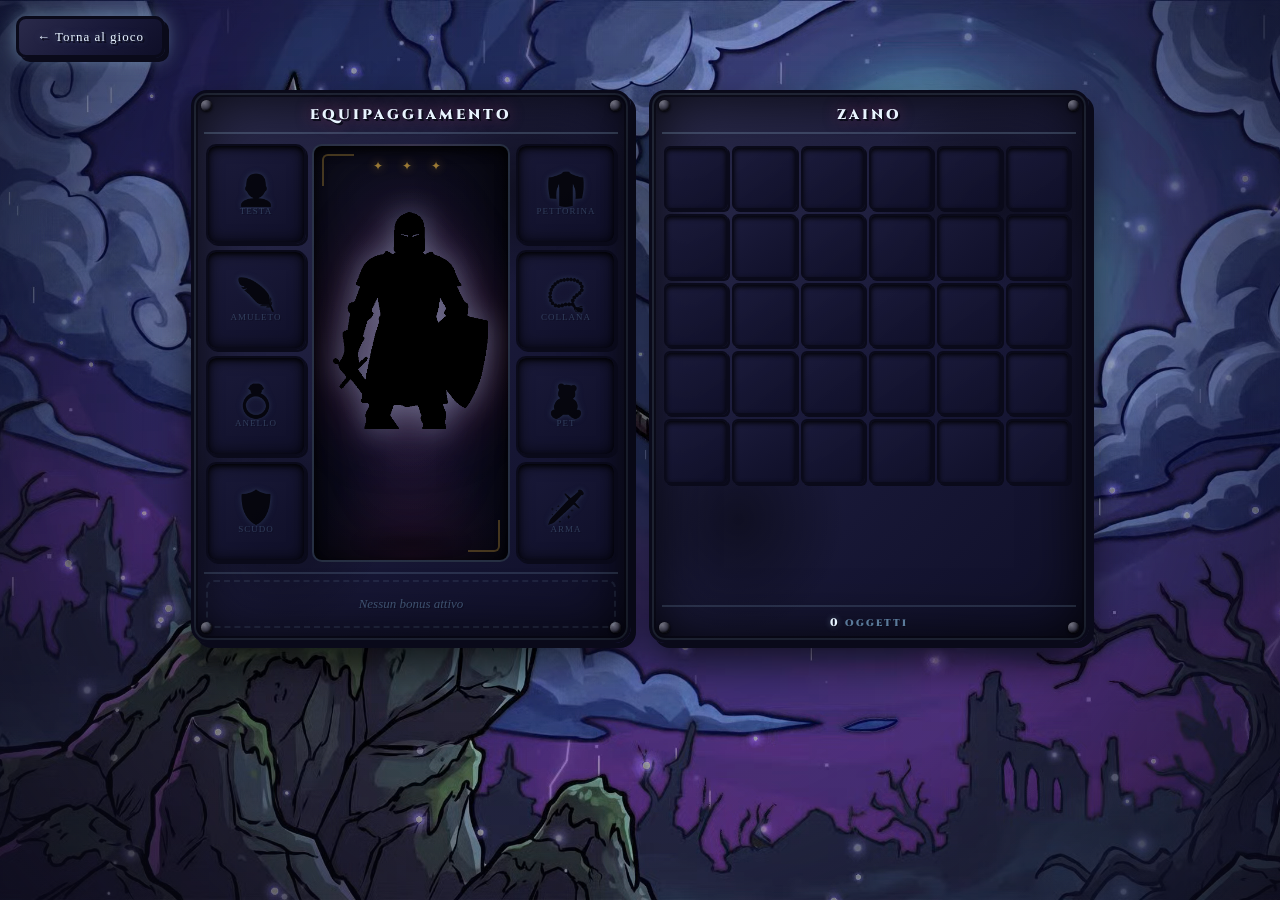
==== equip.html @ 87726359 "update" ====
<!DOCTYPE html>
<html lang="it">
<head>
<meta charset="UTF-8">
<meta name="viewport" content="width=device-width, initial-scale=1.0">
<title>Equipaggiamento - Deckbuilder</title>
<link rel="preconnect" href="https://fonts.googleapis.com">
<link rel="preconnect" href="https://fonts.gstatic.com" crossorigin>
<link href="https://fonts.googleapis.com/css2?family=IM+Fell+English+SC&family=IM+Fell+English:ital@0;1&family=Kalam:wght@400;700&family=Cinzel:wght@600;900&display=swap" rel="stylesheet">
<style>
:root {
    --ink: #0a0a1a;
    --ink-deep: #05050f;
    --moon: #c8e0f0;
    --moon-bright: #e8f4ff;
    --moon-shadow: #5a7a9a;
    --magenta: #d84080;
    --gold: #d8a840;
    --gold-light: #f0c870;
    --rarity-common: #8a9bb5;
    --rarity-rare: #5db9ff;
    --rarity-epic: #d070e0;
    --rarity-legendary: #f0a840;
}
* { box-sizing: border-box; margin: 0; padding: 0; }
html, body { height: 100%; margin: 0; overflow: hidden; }
body {
    font-family: 'IM Fell English', serif;
    color: var(--moon-bright);
    background: radial-gradient(ellipse at 50% 50%, #2a2a5a 0%, #1a1a3a 40%, #0a0a1a 100%);
    padding: 20px;
    overflow-y: auto;
    position: relative;
}
.bg-loop {
    position: fixed; inset: 0;
    width: 100%; height: 100%;
    object-fit: cover; z-index: 0; pointer-events: none;
}
body::before {
    content: '';
    position: fixed; inset: 0;
    background: radial-gradient(circle at 50% 45%, rgba(10,10,26,0) 0%, rgba(10,10,26,0.15) 55%, rgba(10,10,26,0.75) 100%);
    z-index: 1; pointer-events: none;
}
.top-bar {
    position: fixed; top: 16px; left: 16px;
    z-index: 200;
    transition: filter 0.9s cubic-bezier(0.25, 0.8, 0.25, 1);
}
.back-btn {
    font-family: 'IM Fell English SC', serif; font-size: 13px; letter-spacing: 1px;
    color: var(--moon-bright);
    background: linear-gradient(135deg, #2a2a4a 0%, #1a1a3a 50%, #0f0f28 100%);
    border: 3px solid var(--ink); cursor: pointer;
    box-shadow: 4px 4px 0 var(--ink), 0 0 20px rgba(168, 213, 240, 0.5);
    padding: 10px 18px; border-radius: 10px;
    transition: all 0.25s cubic-bezier(0.25, 1, 0.5, 1);
    text-shadow: 2px 2px 0 var(--ink), 0 0 8px rgba(168,213,240,0.4);
}
.back-btn:hover {
    transform: translateY(-3px) scale(1.05);
    box-shadow: 5px 5px 0 var(--ink), 0 15px 28px rgba(0,0,0,0.6), 0 0 22px rgba(168,213,240,0.4);
}
.dim-overlay {
    position: fixed; inset: 0;
    background: rgba(0, 0, 0, 0.85);
    z-index: 50; pointer-events: none; opacity: 0;
    transition: opacity 0.9s cubic-bezier(0.25, 0.8, 0.25, 1);
}
body.stat-highlight .dim-overlay { opacity: 1; transition: opacity 0.35s ease; }
body.stat-highlight .top-bar { filter: brightness(0.3) saturate(0.5); transition: filter 0.35s ease; }
.dual-panels {
    display: flex; gap: 28px;
    justify-content: center; align-items: stretch;
    padding-top: 80px; padding-bottom: 40px;
    min-height: 100vh;
    position: relative; z-index: 2;
    flex-wrap: wrap;
    transition: z-index 0s;
}
body.stat-highlight .dual-panels { z-index: 60; }
.panel {
    position: relative;
    background:
        radial-gradient(ellipse 40% 25% at 78% 18%, rgba(0,0,0,0.5), transparent 70%),
        radial-gradient(ellipse 35% 30% at 20% 78%, rgba(0,0,0,0.4), transparent 70%),
        linear-gradient(135deg, #2a2a4a 0%, #1a1a3a 50%, #0f0f28 100%);
    border-radius: 16px;
    border: 3px solid var(--ink);
    box-shadow:
        5px 5px 0 var(--ink),
        0 20px 40px rgba(0,0,0,0.7),
        inset 0 0 0 2px rgba(168, 213, 240, 0.12),
        inset 0 0 0 4px rgba(5, 5, 15, 0.6),
        inset 0 0 60px rgba(0, 0, 0, 0.9);
    padding: 16px;
    display: flex; flex-direction: column; gap: 14px;
    transition:
        filter 0.9s cubic-bezier(0.25, 0.8, 0.25, 1),
        background 0.9s cubic-bezier(0.25, 0.8, 0.25, 1),
        border-color 0.9s cubic-bezier(0.25, 0.8, 0.25, 1),
        box-shadow 0.9s cubic-bezier(0.25, 0.8, 0.25, 1);
}
.panel.equipment { width: 520px; }
.panel.bag { width: 520px; }
body.stat-highlight .panel.equipment {
    background: linear-gradient(135deg, #05050f 0%, #0a0a1a 50%, #05050f 100%);
    border-color: #05050f;
    transition:
        filter 0.35s ease, background 0.35s ease,
        border-color 0.35s ease, box-shadow 0.35s ease;
}
body.stat-highlight .panel.bag {
    filter: brightness(0.12) saturate(0.4);
    transition: filter 0.35s ease;
}
.panel .corner {
    position: absolute; width: 11px; height: 11px; border-radius: 50%;
    background: radial-gradient(circle at 35% 30%, #6a6a7a 0%, #2a2a3a 60%, #0a0a15 100%);
    box-shadow:
        inset -1px -1px 2px rgba(0,0,0,0.8),
        inset 1px 1px 2px rgba(255,255,255,0.18),
        0 1px 3px rgba(0,0,0,0.9);
    z-index: 5; pointer-events: none;
    transition: filter 0.9s cubic-bezier(0.25, 0.8, 0.25, 1);
}
.panel .corner.tl { top: 7px; left: 7px; }
.panel .corner.tr { top: 7px; right: 7px; }
.panel .corner.bl { bottom: 7px; left: 7px; }
.panel .corner.br { bottom: 7px; right: 7px; }
body.stat-highlight .panel.equipment > .corner { filter: brightness(0.15); transition: filter 0.35s ease; }
.panel-header {
    font-family: 'Cinzel', serif; font-size: 17px; font-weight: 900;
    letter-spacing: 5px; text-transform: uppercase;
    color: var(--moon-bright); text-align: center;
    padding: 4px 0 12px;
    border-bottom: 2px solid rgba(168,213,240,0.2);
    text-shadow: 2px 2px 0 var(--ink), 1px 1px 0 var(--ink), 0 0 15px rgba(216,64,128,0.5);
    position: relative; flex-shrink: 0;
    transition: filter 0.9s cubic-bezier(0.25, 0.8, 0.25, 1), border-bottom-color 0.9s cubic-bezier(0.25, 0.8, 0.25, 1);
}
body.stat-highlight .panel.equipment .panel-header {
    filter: brightness(0.15);
    border-bottom-color: rgba(50, 60, 80, 0.2);
    transition: filter 0.35s ease, border-bottom-color 0.35s ease;
}
.equip-layout {
    display: grid;
    grid-template-columns: 130px 1fr 130px;
    grid-template-rows: repeat(4, 130px);
    gap: 10px;
    flex-shrink: 0;
    overflow: hidden;
    padding: 2px;
}
.slot {
    position: relative;
    border: 2px solid var(--ink);
    border-radius: 10px;
    background: linear-gradient(145deg, rgba(26,26,58,0.85), rgba(15,15,40,0.95));
    box-shadow: 2px 2px 0 var(--ink), inset 0 2px 5px rgba(0,0,0,0.9), inset 0 0 15px rgba(0,0,0,0.7);
    display: flex; flex-direction: column;
    align-items: center; justify-content: center;
    cursor: pointer; overflow: hidden;
    padding: 4px; gap: 2px;
    transition:
        background 0.25s ease, border-color 0.25s ease, box-shadow 0.25s ease,
        transform 0.3s ease,
        filter 0.9s cubic-bezier(0.25, 0.8, 0.25, 1),
        opacity 0.9s cubic-bezier(0.25, 0.8, 0.25, 1);
}
body.stat-highlight .slot {
    transition:
        background 0.25s ease, border-color 0.25s ease, box-shadow 0.25s ease,
        transform 0.3s ease, filter 0.35s ease, opacity 0.35s ease;
}
.slot:hover {
    border-color: var(--moon);
    background: linear-gradient(145deg, rgba(42,42,74,0.9), rgba(26,26,58,0.95));
}
.slot.filled {
    border-color: var(--rarity, var(--moon));
    background:
        radial-gradient(ellipse 60% 40% at 50% 50%, var(--rarity-glow, rgba(122,216,255,0.15)), transparent 70%),
        linear-gradient(145deg, rgba(42,42,74,0.85), rgba(15,15,40,0.95));
    box-shadow: 2px 2px 0 var(--ink), inset 0 2px 5px rgba(0,0,0,0.7), 0 0 12px var(--rarity-glow, rgba(168,213,240,0.3));
}
.slot.filled.rarity-leggendario { animation: legendary-glow 2.5s ease-in-out infinite; }
@keyframes legendary-glow {
    0%, 100% { box-shadow: 2px 2px 0 var(--ink), 0 0 12px rgba(240,168,64,0.5); }
    50% { box-shadow: 2px 2px 0 var(--ink), 0 0 25px rgba(240,168,64,0.9); }
}
body.stat-highlight .panel.equipment .slot:not(.bonus-source) { filter: brightness(0.12) saturate(0.3); }
body.stat-highlight .slot.bonus-source {
    z-index: 30;
    filter: brightness(1.05) saturate(1.05) !important;
    transform: scale(1.03);
    border-color: var(--rarity, var(--moon-bright));
    box-shadow:
        2px 2px 0 var(--ink),
        0 0 10px var(--rarity-glow, rgba(232, 244, 255, 0.5)),
        inset 0 0 15px rgba(255, 255, 255, 0.08) !important;
    animation: none !important;
}
body.stat-highlight .slot.bonus-source .slot-icon {
    filter: drop-shadow(2px 2px 0 var(--ink)) drop-shadow(0 0 8px var(--rarity-glow, rgba(232, 244, 255, 0.7)));
    transform: scale(1.05); opacity: 1;
}
.slot-icon {
    font-size: 44px; line-height: 1;
    filter:
        grayscale(1) brightness(0.12) contrast(1.8)
        sepia(0.6) hue-rotate(180deg) saturate(0.5)
        drop-shadow(0 0 2px rgba(90, 122, 154, 0.35))
        drop-shadow(0 0 5px rgba(90, 122, 154, 0.15));
    opacity: 0.7;
    transition:
        filter 0.9s cubic-bezier(0.25, 0.8, 0.25, 1),
        transform 0.4s ease,
        opacity 0.9s cubic-bezier(0.25, 0.8, 0.25, 1);
}
body.stat-highlight .slot-icon { transition: filter 0.35s ease, transform 0.4s ease, opacity 0.35s ease; }
.slot.filled .slot-icon {
    filter: drop-shadow(2px 2px 0 var(--ink)) drop-shadow(0 0 12px var(--rarity-glow));
    opacity: 1; text-shadow: 2px 2px 0 var(--ink);
}
.slot-label {
    font-family: 'IM Fell English SC', serif; font-size: 9px;
    letter-spacing: 1px; text-transform: uppercase;
    color: var(--moon-shadow); text-shadow: 1px 1px 0 var(--ink);
    text-align: center; line-height: 1; pointer-events: none;
    white-space: nowrap; opacity: 0.4;
}
.slot.filled .slot-label { display: none; }
.slot-item-name {
    position: absolute; bottom: 3px; left: 3px; right: 3px;
    text-align: center; font-family: 'Kalam', cursive;
    font-size: 9px; font-weight: 700; color: var(--moon-bright);
    text-shadow: 1px 1px 0 var(--ink);
    pointer-events: none;
    white-space: nowrap; overflow: hidden; text-overflow: ellipsis;
    display: none;
}
.slot.filled .slot-item-name { display: block; }
.silhouette-area {
    grid-column: 2; grid-row: 1 / 5;
    position: relative;
    display: flex; align-items: center; justify-content: center;
    border: 2px solid rgba(168,213,240,0.18);
    border-radius: 10px;
    background:
        radial-gradient(ellipse 60% 50% at 50% 45%, rgba(122,216,255,0.08), transparent 70%),
        radial-gradient(ellipse 70% 40% at 50% 100%, rgba(216,64,128,0.1), transparent 70%),
        linear-gradient(180deg, rgba(5,5,15,0.6), rgba(10,10,26,0.9));
    box-shadow: inset 0 4px 12px rgba(0,0,0,0.9), inset 0 0 60px rgba(0,0,0,0.8);
    overflow: hidden;
    transition: filter 0.9s cubic-bezier(0.25, 0.8, 0.25, 1), border-color 0.9s cubic-bezier(0.25, 0.8, 0.25, 1);
}
body.stat-highlight .panel.equipment .silhouette-area {
    filter: brightness(0.12);
    border-color: rgba(50, 60, 80, 0.15);
    transition: filter 0.35s ease, border-color 0.35s ease;
}
#avatar-canvas {
    display: block;
    min-width: 0; min-height: 0;
    max-width: 80%; max-height: 92%;
    width: auto; height: auto;
    position: relative; z-index: 2;
    filter:
        drop-shadow(0 0 15px rgba(168, 213, 240, 0.4))
        drop-shadow(0 0 30px rgba(216, 64, 128, 0.25));
    animation: avatar-breathe 5s ease-in-out infinite;
}
@keyframes avatar-breathe {
    0%, 100% { transform: translateY(0) scale(1); }
    50% { transform: translateY(-2px) scale(1.008); }
}
.avatar-aura {
    position: absolute; inset: 8%;
    border-radius: 50%;
    background: radial-gradient(ellipse at 50% 55%,
        rgba(168, 213, 240, 0.18) 0%,
        rgba(122, 74, 170, 0.12) 30%,
        transparent 65%);
    filter: blur(20px); z-index: 1;
    pointer-events: none;
    animation: aura-pulse-slow 6s ease-in-out infinite;
}
@keyframes aura-pulse-slow {
    0%, 100% { opacity: 0.7; transform: scale(1); }
    50% { opacity: 1; transform: scale(1.06); }
}
.avatar-shadow {
    position: absolute; bottom: 12px; left: 50%;
    transform: translateX(-50%);
    width: 60%; height: 10px;
    background: radial-gradient(ellipse at 50% 50%, rgba(0, 0, 0, 0.7) 0%, transparent 70%);
    filter: blur(6px); z-index: 1;
    pointer-events: none;
}
.silhouette-area::before, .silhouette-area::after {
    content: '';
    position: absolute;
    width: 30px; height: 30px;
    border: 2px solid var(--gold);
    opacity: 0.3; pointer-events: none; z-index: 3;
}
.silhouette-area::before {
    top: 8px; left: 8px;
    border-right: none; border-bottom: none;
    border-top-left-radius: 6px;
}
.silhouette-area::after {
    bottom: 8px; right: 8px;
    border-left: none; border-top: none;
    border-bottom-right-radius: 6px;
}
.avatar-rune {
    position: absolute; top: 12px; left: 50%;
    transform: translateX(-50%);
    font-family: 'Cinzel', serif; font-size: 12px;
    color: var(--gold);
    text-shadow: 0 0 10px rgba(216, 168, 64, 0.8), 0 0 20px rgba(216, 168, 64, 0.4);
    letter-spacing: 8px; z-index: 3; opacity: 0.7;
    pointer-events: none;
}
.slot[data-slot="head"]     { grid-column: 1; grid-row: 1; }
.slot[data-slot="amulet"]   { grid-column: 1; grid-row: 2; }
.slot[data-slot="ring"]     { grid-column: 1; grid-row: 3; }
.slot[data-slot="shield"]   { grid-column: 1; grid-row: 4; }
.slot[data-slot="chest"]    { grid-column: 3; grid-row: 1; }
.slot[data-slot="necklace"] { grid-column: 3; grid-row: 2; }
.slot[data-slot="pet"]      { grid-column: 3; grid-row: 3; }
.slot[data-slot="weapon"]   { grid-column: 3; grid-row: 4; }
.bag-wrapper {
    flex: 1 1 auto; min-height: 0;
    overflow-y: auto; overflow-x: hidden;
    padding: 4px 6px 4px 2px;
}
.bag-wrapper::-webkit-scrollbar { width: 10px; }
.bag-wrapper::-webkit-scrollbar-track {
    background: rgba(5, 5, 15, 0.6);
    border-radius: 5px;
    border: 1px solid rgba(168,213,240,0.1);
}
.bag-wrapper::-webkit-scrollbar-thumb {
    background: linear-gradient(180deg, rgba(168,213,240,0.4), rgba(90,122,154,0.6));
    border-radius: 5px;
    border: 1px solid var(--ink);
    box-shadow: inset 0 0 4px rgba(0,0,0,0.5);
}
.bag-grid {
    display: grid;
    grid-template-columns: repeat(6, 1fr);
    gap: 6px;
}
.bag-slot {
    position: relative; aspect-ratio: 1;
    border: 2px solid var(--ink);
    border-radius: 6px;
    background: linear-gradient(145deg, rgba(26,26,58,0.85), rgba(15,15,40,0.95));
    box-shadow: 2px 2px 0 var(--ink), inset 0 2px 5px rgba(0,0,0,0.9);
    display: flex; align-items: center; justify-content: center;
    cursor: pointer; transition: all 0.2s ease;
    font-size: 26px; color: var(--moon-shadow);
    text-shadow: 2px 2px 0 var(--ink);
}
.bag-slot:hover { border-color: var(--moon); transform: translateY(-2px); }
.bag-slot.filled {
    border-color: var(--rarity, var(--moon));
    background:
        radial-gradient(ellipse 60% 40% at 50% 50%, var(--rarity-glow, rgba(122,216,255,0.15)), transparent 70%),
        linear-gradient(145deg, rgba(42,42,74,0.85), rgba(15,15,40,0.95));
    color: var(--moon-bright);
    text-shadow: 2px 2px 0 var(--ink), 0 0 10px var(--rarity-glow);
    box-shadow: 2px 2px 0 var(--ink), inset 0 2px 5px rgba(0,0,0,0.7), 0 0 10px var(--rarity-glow);
}
.bag-slot.filled.rarity-leggendario { animation: legendary-glow-bag 2.5s ease-in-out infinite; }
@keyframes legendary-glow-bag {
    0%, 100% { box-shadow: 2px 2px 0 var(--ink), 0 0 10px rgba(240,168,64,0.5); }
    50% { box-shadow: 2px 2px 0 var(--ink), 0 0 20px rgba(240,168,64,0.9); }
}
.bag-counter {
    font-family: 'Cinzel', serif; font-size: 11px; font-weight: 900;
    letter-spacing: 2px; color: var(--moon-shadow);
    text-align: center; text-shadow: 1px 1px 0 var(--ink);
    padding-top: 8px;
    border-top: 2px solid rgba(168,213,240,0.15);
    flex-shrink: 0;
}
.bag-counter .value {
    color: var(--moon-bright);
    text-shadow: 1px 1px 0 var(--ink), 0 0 6px rgba(168,213,240,0.4);
}
.stats-summary {
    display: flex; flex-direction: column; gap: 6px;
    padding: 12px 4px 4px;
    border-top: 2px solid rgba(168,213,240,0.15);
    flex-shrink: 0; position: relative; z-index: 10;
    transition: border-top-color 0.9s cubic-bezier(0.25, 0.8, 0.25, 1);
}
body.stat-highlight .panel.equipment .stats-summary {
    border-top-color: rgba(50, 60, 80, 0.2);
    transition: border-top-color 0.35s ease;
}
.stat-row {
    display: flex; align-items: center; gap: 14px;
    padding: 8px 14px;
    border: 2px solid var(--ink); border-radius: 8px;
    background:
        radial-gradient(ellipse 80% 100% at 0% 50%, rgba(122, 216, 255, 0.04), transparent 70%),
        linear-gradient(90deg, rgba(5, 5, 15, 0.7), rgba(15, 15, 40, 0.5));
    cursor: help; position: relative;
    transition:
        border-color 0.25s ease, background 0.25s ease, box-shadow 0.25s ease,
        transform 0.25s ease,
        filter 0.9s cubic-bezier(0.25, 0.8, 0.25, 1);
}
body.stat-highlight .panel.equipment .stat-row {
    transition:
        border-color 0.25s ease, background 0.25s ease, box-shadow 0.25s ease,
        transform 0.25s ease, filter 0.35s ease;
}
body.stat-highlight .panel.equipment .stat-row:not(:hover) { filter: brightness(0.15) saturate(0.3); }
.stat-row:hover {
    z-index: 40;
    border-color: var(--moon);
    background:
        radial-gradient(ellipse 80% 100% at 0% 50%, rgba(122, 216, 255, 0.12), transparent 70%),
        linear-gradient(90deg, rgba(26, 26, 58, 0.95), rgba(15, 15, 40, 0.85));
    box-shadow: 0 0 15px rgba(168, 213, 240, 0.4), inset 0 1px 0 rgba(168, 213, 240, 0.2);
    transform: translateX(3px); filter: brightness(1) !important;
}
.stat-row .stat-icon { font-size: 22px; line-height: 1; flex-shrink: 0; filter: drop-shadow(0 0 6px rgba(168, 213, 240, 0.4)); }
.stat-row .stat-value {
    font-family: 'Cinzel', serif; font-size: 17px; font-weight: 900;
    color: var(--moon-bright); min-width: 42px; text-align: right;
    text-shadow: 1px 1px 0 var(--ink), 0 0 10px rgba(168, 213, 240, 0.6);
    flex-shrink: 0;
}
.stat-row .stat-label {
    font-family: 'Kalam', cursive; font-size: 13.5px; line-height: 1.3;
    color: var(--moon); text-shadow: 1px 1px 0 var(--ink); flex: 1;
}
.stat-row .stat-label b {
    color: var(--moon-bright); font-weight: 700;
    text-shadow: 1px 1px 0 var(--ink), 0 0 6px rgba(168, 213, 240, 0.5);
}
.stat-empty {
    font-family: 'IM Fell English', serif; font-style: italic; font-size: 13px;
    color: var(--moon-shadow); text-align: center;
    padding: 14px 20px; text-shadow: 1px 1px 0 var(--ink);
    opacity: 0.6;
    border: 2px dashed rgba(168, 213, 240, 0.15);
    border-radius: 8px;
}
.modal-overlay {
    position: fixed; inset: 0;
    background: rgba(0, 0, 0, 0.92);
    backdrop-filter: blur(12px);
    display: flex; justify-content: center; align-items: center;
    z-index: 1000; opacity: 0; pointer-events: none;
    transition: opacity 0.4s ease; padding: 20px;
    overflow: hidden;
}
.modal-overlay.active { opacity: 1; pointer-events: auto; }
.drop-stage {
    position: relative;
    display: flex; flex-direction: column;
    align-items: center; justify-content: center;
    width: 100%; max-width: 700px;
    min-height: 100vh; padding: 40px 20px;
}
.drop-title {
    font-family: 'Cinzel', serif; font-size: 34px; font-weight: 900;
    letter-spacing: 8px; text-transform: uppercase;
    color: var(--gold-light);
    text-shadow: 3px 3px 0 var(--ink), 1px 1px 0 var(--ink),
        0 0 25px rgba(216,168,64,0.9), 0 0 50px rgba(216,168,64,0.5);
    margin-bottom: 12px;
    animation: title-glow 2.5s ease-in-out infinite;
    position: relative; z-index: 3;
}
@keyframes title-glow {
    0%, 100% { text-shadow: 3px 3px 0 var(--ink), 1px 1px 0 var(--ink), 0 0 25px rgba(216,168,64,0.9), 0 0 50px rgba(216,168,64,0.5); }
    50% { text-shadow: 3px 3px 0 var(--ink), 1px 1px 0 var(--ink), 0 0 40px rgba(216,168,64,1), 0 0 80px rgba(216,168,64,0.8); }
}
.drop-subtitle {
    font-family: 'IM Fell English', serif; font-style: italic; font-size: 16px;
    color: var(--moon-shadow); text-shadow: 1px 1px 0 var(--ink);
    margin-bottom: 40px; position: relative; z-index: 3;
}
.drop-emoji-wrap {
    position: relative;
    display: flex; align-items: center; justify-content: center;
    width: 280px; height: 280px; margin-bottom: 32px;
    z-index: 3;
}
.drop-emoji-wrap::before {
    content: '';
    position: absolute; inset: 0; border-radius: 50%;
    background: radial-gradient(circle at 50% 50%, var(--rarity-glow) 0%, transparent 65%);
    filter: blur(20px);
    animation: aura-pulse 3s ease-in-out infinite;
    z-index: 1;
}
@keyframes aura-pulse {
    0%, 100% { transform: scale(1); opacity: 0.7; }
    50% { transform: scale(1.15); opacity: 1; }
}
.drop-emoji-wrap::after {
    content: '';
    position: absolute; inset: 15px; border-radius: 50%;
    border: 2px solid var(--rarity, var(--moon));
    opacity: 0.4;
    animation: ring-spin 12s linear infinite;
    box-shadow: inset 0 0 30px var(--rarity-glow), 0 0 30px var(--rarity-glow);
    z-index: 1;
}
@keyframes ring-spin {
    0% { transform: rotate(0deg) scale(1); opacity: 0.3; }
    50% { transform: rotate(180deg) scale(1.05); opacity: 0.6; }
    100% { transform: rotate(360deg) scale(1); opacity: 0.3; }
}
.drop-emoji {
    font-size: 200px; line-height: 1;
    position: relative; z-index: 2;
    filter: drop-shadow(0 0 30px var(--rarity-glow)) drop-shadow(0 0 60px var(--rarity-glow));
    animation: item-drop 1.2s cubic-bezier(0.34, 1.56, 0.64, 1) forwards;
    transform-origin: center bottom;
}
@keyframes item-drop {
    0% { transform: translateY(-120vh) scale(0.4) rotate(-25deg); opacity: 0; }
    30% { transform: translateY(-20px) scale(1) rotate(8deg); opacity: 1; }
    45% { transform: translateY(0) scale(1.15) rotate(-5deg); }
    55% { transform: translateY(-30px) scale(1.05) rotate(3deg); }
    70% { transform: translateY(0) scale(1) rotate(-2deg); }
    80% { transform: translateY(-8px) scale(1.02) rotate(1deg); }
    100% { transform: translateY(0) scale(1) rotate(0deg); opacity: 1; }
}
.drop-impact {
    position: absolute; width: 0; height: 0; border-radius: 50%;
    border: 4px solid var(--rarity, var(--moon));
    top: 50%; left: 50%;
    transform: translate(-50%, -50%);
    pointer-events: none; z-index: 2; opacity: 0;
    animation: impact-wave 1.2s ease-out 0.35s forwards;
}
@keyframes impact-wave {
    0% { width: 0; height: 0; opacity: 0.9; border-width: 6px; }
    100% { width: 500px; height: 500px; opacity: 0; border-width: 1px; }
}
.drop-particles { position: absolute; inset: 0; pointer-events: none; z-index: 2; }
.drop-particle {
    position: absolute; top: 50%; left: 50%;
    width: 8px; height: 8px; border-radius: 50%;
    background: var(--rarity, var(--moon));
    box-shadow: 0 0 12px var(--rarity-glow);
    opacity: 0;
    animation: particle-fly 1.2s ease-out 0.35s forwards;
}
@keyframes particle-fly {
    0% { opacity: 1; transform: translate(-50%, -50%) scale(1); }
    100% { opacity: 0; transform: translate(calc(-50% + var(--px, 0px)), calc(-50% + var(--py, 0px))) scale(0.2); }
}
.drop-info {
    display: flex; flex-direction: column; align-items: center; gap: 12px;
    z-index: 3; opacity: 0;
    animation: info-appear 0.6s ease-out 0.7s forwards;
}
@keyframes info-appear {
    from { opacity: 0; transform: translateY(20px); }
    to { opacity: 1; transform: translateY(0); }
}
.drop-rarity-badge {
    font-family: 'Cinzel', serif; font-size: 13px; font-weight: 900;
    letter-spacing: 4px; text-transform: uppercase;
    color: var(--rarity, var(--moon-bright));
    text-shadow: 1px 1px 0 var(--ink), 0 0 15px var(--rarity-glow), 0 0 30px var(--rarity-glow);
    padding: 6px 18px;
    border: 2px solid var(--rarity, var(--moon));
    border-radius: 6px;
    background: rgba(10, 10, 26, 0.6);
    box-shadow: 0 0 20px var(--rarity-glow), inset 0 0 15px rgba(0, 0, 0, 0.5);
}
.drop-name {
    font-family: 'IM Fell English SC', serif; font-size: 32px;
    letter-spacing: 1px; color: var(--moon-bright);
    text-align: center;
    text-shadow: 3px 3px 0 var(--ink), 1px 1px 0 var(--ink), 0 0 20px var(--rarity-glow);
    line-height: 1.15; margin-top: 4px;
}
.drop-slot-type {
    font-family: 'Kalam', cursive; font-size: 14px; font-weight: 700;
    letter-spacing: 3px; text-transform: uppercase;
    color: var(--moon-shadow); text-shadow: 1px 1px 0 var(--ink);
    opacity: 0.8;
}
.drop-effect {
    font-family: 'Kalam', cursive; font-size: 17px; line-height: 1.5;
    color: var(--moon); text-align: center;
    margin-top: 18px; padding: 14px 28px;
    border: 2px solid var(--ink); border-radius: 10px;
    background:
        radial-gradient(ellipse 60% 40% at 50% 50%, var(--rarity-glow), transparent 70%),
        linear-gradient(180deg, rgba(20, 20, 45, 0.85), rgba(10, 10, 26, 0.95));
    box-shadow: inset 0 1px 2px rgba(0, 0, 0, 0.6), inset 0 0 25px rgba(0, 0, 0, 0.7), 0 0 15px var(--rarity-glow);
    text-shadow: 1px 1px 0 var(--ink);
    max-width: 480px;
}
.drop-effect b {
    color: var(--rarity, var(--moon-bright)); font-weight: 700;
    text-shadow: 1px 1px 0 var(--ink), 0 0 10px var(--rarity-glow);
}
.drop-collect-btn {
    font-family: 'Cinzel', serif; font-size: 16px; font-weight: 900;
    letter-spacing: 5px; text-transform: uppercase;
    color: var(--gold-light);
    padding: 16px 48px; border-radius: 12px;
    border: 3px solid var(--ink); cursor: pointer;
    margin-top: 32px;
    background:
        radial-gradient(ellipse 60% 40% at 50% 50%, rgba(216, 168, 64, 0.15), transparent 70%),
        linear-gradient(135deg, rgba(42, 42, 74, 0.95), rgba(26, 26, 58, 0.95));
    box-shadow: 5px 5px 0 var(--ink), 0 15px 28px rgba(0, 0, 0, 0.6), 0 0 25px rgba(216, 168, 64, 0.5), inset 0 0 20px rgba(216, 168, 64, 0.1);
    text-shadow: 2px 2px 0 var(--ink), 0 0 15px rgba(216, 168, 64, 0.8);
    transition: all 0.25s cubic-bezier(0.25, 1, 0.5, 1);
    opacity: 0;
    animation: info-appear 0.6s ease-out 1s forwards;
    z-index: 3;
}
.drop-collect-btn:hover {
    transform: translateY(-3px) scale(1.05);
    box-shadow: 6px 6px 0 var(--ink), 0 20px 35px rgba(0, 0, 0, 0.7), 0 0 40px rgba(216, 168, 64, 0.8), inset 0 0 25px rgba(216, 168, 64, 0.2);
    color: #fff;
}
.toast {
    position: fixed; top: 80px; left: 50%;
    transform: translateX(-50%) translateY(-20px);
    z-index: 2000;
    font-family: 'Cinzel', serif; font-size: 13px; font-weight: 900;
    letter-spacing: 2px; text-transform: uppercase;
    color: var(--gold-light);
    padding: 10px 22px; border: 3px solid var(--ink); border-radius: 12px;
    background: linear-gradient(145deg, rgba(26,26,58,0.96), rgba(10,10,26,0.97));
    box-shadow: 5px 5px 0 var(--ink), 0 0 30px rgba(216,168,64,0.5);
    text-shadow: 2px 2px 0 var(--ink), 0 0 12px rgba(216,168,64,0.7);
    opacity: 0; pointer-events: none;
    transition: all 0.4s cubic-bezier(0.34, 1.56, 0.64, 1);
}
.toast.visible { opacity: 1; transform: translateX(-50%) translateY(0); }
        /* RESPONSIVE_EQUIP_START */
        @media (max-height: 1200px) {
            .dual-panels {
                padding-top: 70px;
                padding-bottom: 15px;
                gap: 18px;
                min-height: auto;
            }
            .panel { padding: 10px; gap: 8px; }
            .panel.equipment, .panel.bag { width: 440px; }
            .equip-layout {
                grid-template-rows: repeat(4, 100px);
                grid-template-columns: 100px 1fr 100px;
                gap: 6px;
            }
            .slot-icon { font-size: 32px; }
            .slot-item-name { font-size: 8px; bottom: 2px; }
            .stats-summary { gap: 3px; padding: 6px 2px 2px; }
            .stat-row { padding: 5px 8px; gap: 8px; }
            .stat-row .stat-icon { font-size: 16px; }
            .stat-row .stat-value { font-size: 14px; min-width: 30px; }
            .stat-row .stat-label { font-size: 11px; }
            .bag-grid { grid-template-columns: repeat(6, 1fr); gap: 4px; }
            .bag-slot { font-size: 20px; }
            .panel-header { font-size: 14px; padding: 2px 0 8px; letter-spacing: 3px; }
        }
        /* RESPONSIVE_EQUIP_END */
        /* ==+ B2_EQUIP_FIX2_START +== */
        /* Il wrapper HTML orfano viene neutralizzato */
        .stats-summary-wrapper { display: contents; }
        /* La vecchia freccia HTML fuori posto viene nascosta */
        .scroll-hint-down { display: none !important; }
        /* Il panel non cresce mai oltre il viewport */
        .panel.equipment {
            max-height: calc(100vh - 100px);
            overflow: hidden;
        }
        /* Stats-summary prende lo spazio residuo del panel */
        .stats-summary {
            flex: 1 1 auto;
            min-height: 0;
            overflow-y: auto;
            scrollbar-width: none;
            -ms-overflow-style: none;
        }
        .stats-summary::-webkit-scrollbar { display: none; }
        /* Freccia in basso al centro del PANNELLO equipment */
        .panel.equipment::after {
            content: '▼';
            position: absolute;
            bottom: 14px;
            left: 50%;
            transform: translateX(-50%);
            font-size: 22px;
            color: #f0c870;
            text-shadow: 0 0 10px rgba(216,168,64,0.9), 2px 2px 0 #0a0a1a;
            pointer-events: none;
            opacity: 0;
            transition: opacity 0.3s ease;
            z-index: 20;
        }
        .panel.equipment.show-scroll-hint::after {
            opacity: 1;
            animation: scroll-hint-bounce-eq 1.5s ease-in-out infinite;
        }
        @keyframes scroll-hint-bounce-eq {
            0%, 100% { transform: translateX(-50%) translateY(0); }
            50%      { transform: translateX(-50%) translateY(5px); }
        }
        /* ==+ B2_EQUIP_FIX2_END +== */
</style>
</head>
<body>

<video class="bg-loop" autoplay muted loop playsinline preload="auto">
    <source src="bg-goblin.webm" type="video/webm">
</video>

<div class="top-bar">
    <button class="back-btn" id="btn-back">← Torna al gioco</button>
</div>

<div class="dim-overlay"></div>

<div class="dual-panels">
    <div class="panel equipment">
        <div class="corner tl"></div>
        <div class="corner tr"></div>
        <div class="corner bl"></div>
        <div class="corner br"></div>
        <div class="panel-header">Equipaggiamento</div>
        <div class="equip-layout">
            <div class="silhouette-area">
                <div class="avatar-aura"></div>
                <div class="avatar-rune">✦ ✦ ✦</div>
                <canvas id="avatar-canvas"></canvas>
                <div class="avatar-shadow"></div>
            </div>
            <div class="slot" data-slot="head"></div>
            <div class="slot" data-slot="amulet"></div>
            <div class="slot" data-slot="ring"></div>
            <div class="slot" data-slot="shield"></div>
            <div class="slot" data-slot="chest"></div>
            <div class="slot" data-slot="necklace"></div>
            <div class="slot" data-slot="pet"></div>
            <div class="slot" data-slot="weapon"></div>
        </div>
        <div class="stats-summary-wrapper">
            <div class="stats-summary" id="stats-summary"></div>
            <div class="scroll-hint-down" id="stats-scroll-hint">▼</div>
        </div>
    </div>
    <div class="panel bag">
        <div class="corner tl"></div>
        <div class="corner tr"></div>
        <div class="corner bl"></div>
        <div class="corner br"></div>
        <div class="panel-header">Zaino</div>
        <div class="bag-wrapper">
            <div class="bag-grid" id="bag-grid"></div>
        </div>
        <div class="bag-counter" id="bag-counter"><span class="value">0</span> oggetti</div>
    </div>
</div>

<div class="modal-overlay" id="drop-modal">
    <div class="drop-stage" id="drop-stage"></div>
</div>

<div class="toast" id="toast"></div>

<script src="js/loot.js"></script>
<script>
(function() {
    'use strict';

    /* Avatar */
    (function loadAvatar() {
        var img = new Image();
        img.onload = function() {
            var c = document.getElementById('avatar-canvas');
            c.width = img.naturalWidth;
            c.height = img.naturalHeight;
            var ctx = c.getContext('2d');
            ctx.clearRect(0, 0, c.width, c.height);
            ctx.drawImage(img, 0, 0);
            c.style.aspectRatio = img.naturalWidth + ' / ' + img.naturalHeight;
        };
        img.src = "[data-uri]";
    })();

    const SLOTS = [
        { id: 'head',     name: 'Testa',     emptyIcon: '👨🏻‍🦲' },
        { id: 'amulet',   name: 'Amuleto',   emptyIcon: '🪶' },
        { id: 'ring',     name: 'Anello',    emptyIcon: '💍' },
        { id: 'shield',   name: 'Scudo',     emptyIcon: '🛡️' },
        { id: 'chest',    name: 'Pettorina', emptyIcon: '👘' },
        { id: 'necklace', name: 'Collana',   emptyIcon: '📿' },
        { id: 'pet',      name: 'Pet',       emptyIcon: '🧸' },
        { id: 'weapon',   name: 'Arma',      emptyIcon: '🗡️' },
    ];

    const STAT_LABELS = {
        hpMax:       { icon: '❤️', label: (v) => `Vita massima aumentata di <b>+${v}</b>` },
        dmgBonus:    { icon: '⚔️', label: (v) => `Danno delle carte aumentato di <b>+${v}</b>` },
        shieldStart: { icon: '🛡️', label: (v) => `Scudo iniziale aumentato di <b>+${v}</b>` },
        manaMax:     { icon: '💎', label: (v) => `Mana massimo aumentato di <b>+${v}</b>` },
        regen:       { icon: '💚', label: (v) => `Rigenerazione di <b>+${v} HP</b> a ogni turno` },
        extraDraw:   { icon: '🎴', label: (v) => `Pesca <b>+${v} carta${v > 1 ? 'e' : ''}</b> extra a inizio turno` }
    };

    // Usa LootSystem come sorgente dati
    const Loot = window.LootSystem;

    let inventory = Loot.getInventory();
    let equipped = Loot.getEquipped();
    SLOTS.forEach(s => { if (!(s.id in equipped)) equipped[s.id] = null; });

    function persistState() {
        Loot.saveInventory(inventory);
        Loot.saveEquipped(equipped);
    }

    function slotName(id) {
        const s = SLOTS.find(x => x.id === id);
        return s ? s.name : id;
    }
    function slotEmptyIcon(id) {
        const s = SLOTS.find(x => x.id === id);
        return s ? s.emptyIcon : '?';
    }
    function getRarityColor(r) {
        return { comune:'var(--rarity-common)', raro:'var(--rarity-rare)',
                 epico:'var(--rarity-epic)', leggendario:'var(--rarity-legendary)' }[r] || 'var(--moon)';
    }
    function getRarityGlow(r) {
        return { comune:'rgba(138,155,181,0.7)', raro:'rgba(93,185,255,0.8)',
                 epico:'rgba(208,112,224,0.9)', leggendario:'rgba(240,168,64,1)' }[r] || 'rgba(168,213,240,0.7)';
    }
    function getContributions(item) {
        if (!item || !item.stats) return '';
        return Object.keys(item.stats).join(',');
    }

    function renderSlot(slotEl, slotId) {
        const item = equipped[slotId];
        const emptyIcon = slotEmptyIcon(slotId);
        const defaultLabel = slotName(slotId);
        if (item) {
            slotEl.classList.add('filled');
            slotEl.classList.remove('rarity-comune','rarity-raro','rarity-epico','rarity-leggendario');
            slotEl.classList.add('rarity-' + item.rarity);
            slotEl.style.setProperty('--rarity', getRarityColor(item.rarity));
            slotEl.style.setProperty('--rarity-glow', getRarityGlow(item.rarity));
            slotEl.dataset.contributions = getContributions(item);
            slotEl.innerHTML = `<div class="slot-icon">${item.icon}</div><div class="slot-item-name">${item.name}</div>`;
            slotEl.title = `${item.name} — ${item.effect}`;
        } else {
            slotEl.classList.remove('filled','rarity-comune','rarity-raro','rarity-epico','rarity-leggendario','bonus-source');
            slotEl.style.removeProperty('--rarity');
            slotEl.style.removeProperty('--rarity-glow');
            slotEl.dataset.contributions = '';
            slotEl.innerHTML = `<div class="slot-icon">${emptyIcon}</div><div class="slot-label">${defaultLabel}</div>`;
            slotEl.title = defaultLabel;
        }
    }

    function renderEquipped() {
        SLOTS.forEach(slot => {
            const el = document.querySelector(`.slot[data-slot="${slot.id}"]`);
            if (el) renderSlot(el, slot.id);
        });
        renderStatsSummary();
    }

    function renderBag() {
        const grid = document.getElementById('bag-grid');
        grid.innerHTML = '';
        let visibleSlots = 30;
        let lastOccupied = -1;
        for (let i = inventory.length - 1; i >= 0; i--) {
            if (inventory[i]) { lastOccupied = i; break; }
        }
        if (lastOccupied >= 30) {
            visibleSlots = Math.ceil((lastOccupied + 1) / 6) * 6;
        }
        for (let i = 0; i < visibleSlots; i++) {
            const item = inventory[i];
            const slot = document.createElement('div');
            slot.className = 'bag-slot' + (item ? ' filled rarity-' + item.rarity : '');
            if (item) {
                slot.textContent = item.icon;
                slot.style.setProperty('--rarity', getRarityColor(item.rarity));
                slot.style.setProperty('--rarity-glow', getRarityGlow(item.rarity));
                slot.title = `${item.name} (${slotName(item.slot)}) — ${item.effect}`;
                slot.addEventListener('click', () => equipFromBag(i));
            }
            grid.appendChild(slot);
        }
        const count = inventory.filter(x => x).length;
        document.getElementById('bag-counter').innerHTML = `<span class="value">${count}</span> ${count === 1 ? 'oggetto' : 'oggetti'}`;
    }

    function equipFromBag(idx) {
        const item = inventory[idx];
        if (!item) return;
        const slotId = item.slot;
        const current = equipped[slotId];
        if (current) { inventory[idx] = current; } else { inventory.splice(idx, 1); }
        equipped[slotId] = item;
        persistState();
        renderEquipped();
        renderBag();
    }

    function unequipFromSlot(slotId) {
        const item = equipped[slotId];
        if (!item) return;
        let emptyIdx = -1;
        for (let i = 0; i < Math.max(inventory.length, 30); i++) {
            if (!inventory[i]) { emptyIdx = i; break; }
        }
        if (emptyIdx === -1) emptyIdx = inventory.length;
        inventory[emptyIdx] = item;
        equipped[slotId] = null;
        persistState();
        renderEquipped();
        renderBag();
    }

    function renderStatsSummary() {
        const totals = computeEquippedStats();
        const el = document.getElementById('stats-summary');
        const rows = [];
        Object.entries(STAT_LABELS).forEach(([key, def]) => {
            const value = totals[key];
            if (value > 0) {
                rows.push(`<div class="stat-row" data-stat="${key}">
                    <span class="stat-icon">${def.icon}</span>
                    <span class="stat-value">+${value}</span>
                    <span class="stat-label">${def.label(value)}</span>
                </div>`);
            }
        });
        el.innerHTML = rows.length ? rows.join('') : '<div class="stat-empty">Nessun bonus attivo</div>';
        el.addEventListener('mouseenter', () => {
            clearTimeout(hideHighlightTimer);
            document.body.classList.add('stat-highlight');
        });
        el.addEventListener('mouseleave', () => {
            clearTimeout(hideHighlightTimer);
            hideHighlightTimer = setTimeout(() => {
                document.body.classList.remove('stat-highlight');
                document.querySelectorAll('.slot').forEach(slot => slot.classList.remove('bonus-source'));
            }, 250);
        });
        el.querySelectorAll('.stat-row').forEach(row => {
            row.addEventListener('mouseenter', () => {
                clearTimeout(hideHighlightTimer);
                document.body.classList.add('stat-highlight');
                highlightBonus(row.dataset.stat);
            });
        });
    }
    let hideHighlightTimer = null;

    function highlightBonus(stat) {
        document.querySelectorAll('.slot').forEach(el => {
            const contribs = (el.dataset.contributions || '').split(',');
            if (contribs.includes(stat)) { el.classList.add('bonus-source'); }
            else { el.classList.remove('bonus-source'); }
        });
    }

    function computeEquippedStats() {
        const totals = { hpMax:0, dmgBonus:0, shieldStart:0, manaMax:0, regen:0, extraDraw:0 };
        SLOTS.forEach(slot => {
            const it = equipped[slot.id];
            if (!it || !it.stats) return;
            for (const [k, v] of Object.entries(it.stats)) {
                if (k in totals) totals[k] += v;
            }
        });
        return totals;
    }

    function showDropStage(item) {
        const stage = document.getElementById('drop-stage');
        const rarityColor = getRarityColor(item.rarity);
        const rarityGlow = getRarityGlow(item.rarity);
        let particlesHTML = '';
        for (let i = 0; i < 12; i++) {
            const angle = (i / 12) * Math.PI * 2;
            const dist = 180 + Math.random() * 80;
            const px = Math.cos(angle) * dist;
            const py = Math.sin(angle) * dist;
            particlesHTML += `<div class="drop-particle" style="--px:${px}px; --py:${py}px;"></div>`;
        }
        stage.innerHTML = `
            <div class="drop-title">Bottino</div>
            <div class="drop-subtitle">Il nemico ha lasciato cadere qualcosa...</div>
            <div class="drop-emoji-wrap" style="--rarity:${rarityColor}; --rarity-glow:${rarityGlow};">
                <div class="drop-impact" style="border-color:${rarityColor};"></div>
                <div class="drop-particles" style="--rarity:${rarityColor}; --rarity-glow:${rarityGlow};">${particlesHTML}</div>
                <div class="drop-emoji">${item.icon}</div>
            </div>
            <div class="drop-info">
                <div class="drop-rarity-badge" style="--rarity:${rarityColor}; --rarity-glow:${rarityGlow};">${item.rarity}</div>
                <div class="drop-name">${item.name}</div>
                <div class="drop-slot-type">${slotName(item.slot)}</div>
                <div class="drop-effect" style="--rarity:${rarityColor}; --rarity-glow:${rarityGlow};"><b>${item.effect}</b></div>
            </div>
            <button class="drop-collect-btn" id="btn-collect">Raccogli</button>
        `;
        document.getElementById('drop-modal').classList.add('active');
        document.getElementById('btn-collect').addEventListener('click', collectDrop);
    }

    function collectDrop() {
        if (!pendingDrop) return;
        let emptyIdx = -1;
        for (let i = 0; i < Math.max(inventory.length, 30); i++) {
            if (!inventory[i]) { emptyIdx = i; break; }
        }
        if (emptyIdx === -1) emptyIdx = inventory.length;
        inventory[emptyIdx] = pendingDrop;
        const name = pendingDrop.name;
        document.getElementById('drop-modal').classList.remove('active');
        pendingDrop = null;
        persistState();
        renderBag();
        showToast(`${name} aggiunto allo zaino`);
        // Se ci sono altri drop in coda, mostra il prossimo
        setTimeout(showNextPendingDrop, 400);
    }

    let pendingDrop = null;

    function showNextPendingDrop() {
        const queue = Loot.getPendingDrops();
        if (queue.length === 0) return;
        pendingDrop = queue.shift();
        Loot.clearPendingDrops();
        if (queue.length > 0) {
            try { localStorage.setItem('db_pending_drops', JSON.stringify(queue)); } catch(e){}
        }
        showDropStage(pendingDrop);
    }

    let toastTimer = null;
    function showToast(msg) {
        const t = document.getElementById('toast');
        t.textContent = msg;
        t.classList.add('visible');
        clearTimeout(toastTimer);
        toastTimer = setTimeout(() => t.classList.remove('visible'), 2500);
    }

    SLOTS.forEach(slot => {
        const el = document.querySelector(`.slot[data-slot="${slot.id}"]`);
        if (el) {
            renderSlot(el, slot.id);
            el.addEventListener('click', () => unequipFromSlot(slot.id));
        }
    });
    renderBag();
    renderStatsSummary();

    document.getElementById('btn-back').addEventListener('click', () => {
        window.location.href = 'index.html?autostart=1';
    });

    // Il bottino viene mostrato e raccolto direttamente nella schermata di vittoria.
    // L'apertura dell'inventario non avvia più l'animazione del drop.
})();
</script>

<script>
// SCROLL_HINT_FIX_START
(function() {
    function setup() {
        const el = document.getElementById('stats-summary');
        const panel = el && el.closest('.panel.equipment');
        if (!el || !panel) return;
        const update = () => {
            const canScroll = el.scrollHeight > el.clientHeight + 4;
            const atBottom = el.scrollTop + el.clientHeight >= el.scrollHeight - 4;
            panel.classList.toggle('show-scroll-hint', canScroll && !atBottom);
        };
        el.addEventListener('scroll', update);
        if (window.MutationObserver) {
            new MutationObserver(update).observe(el, { childList: true, subtree: true });
        }
        window.addEventListener('resize', update);
        setTimeout(update, 100);
        setTimeout(update, 500);
    }
    if (document.readyState === 'loading') document.addEventListener('DOMContentLoaded', setup);
    else setup();
})();
// SCROLL_HINT_FIX_END
</script>
</body>
</html>
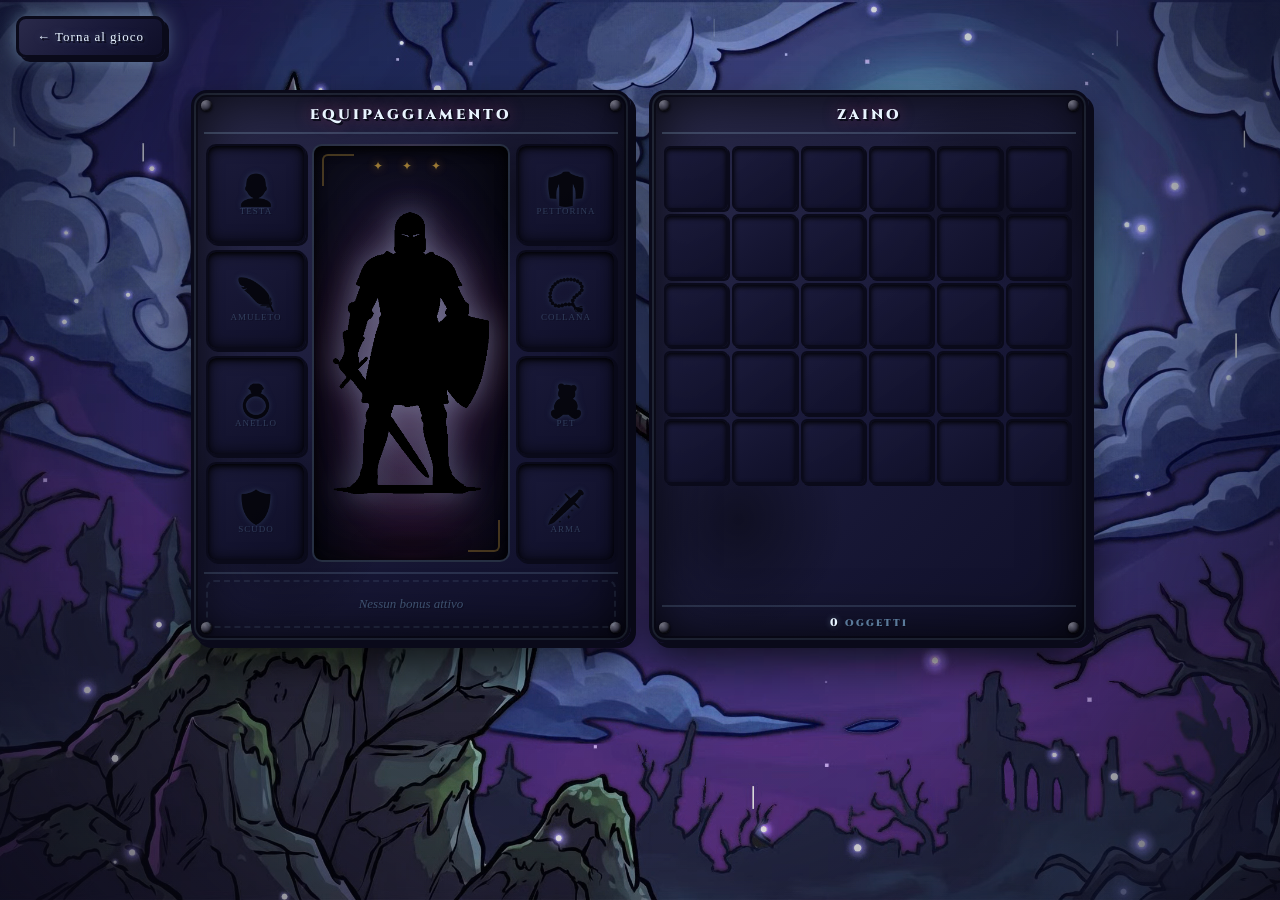
==== commit ef83b213: "update" ====
--- a/equip.html
+++ b/equip.html
@@ -799,7 +799,7 @@
             ctx.drawImage(img, 0, 0);
             c.style.aspectRatio = img.naturalWidth + ' / ' + img.naturalHeight;
         };
-        img.src = "[data-uri]";
+        img.src = "[data-uri]";
     })();
 
     const SLOTS = [
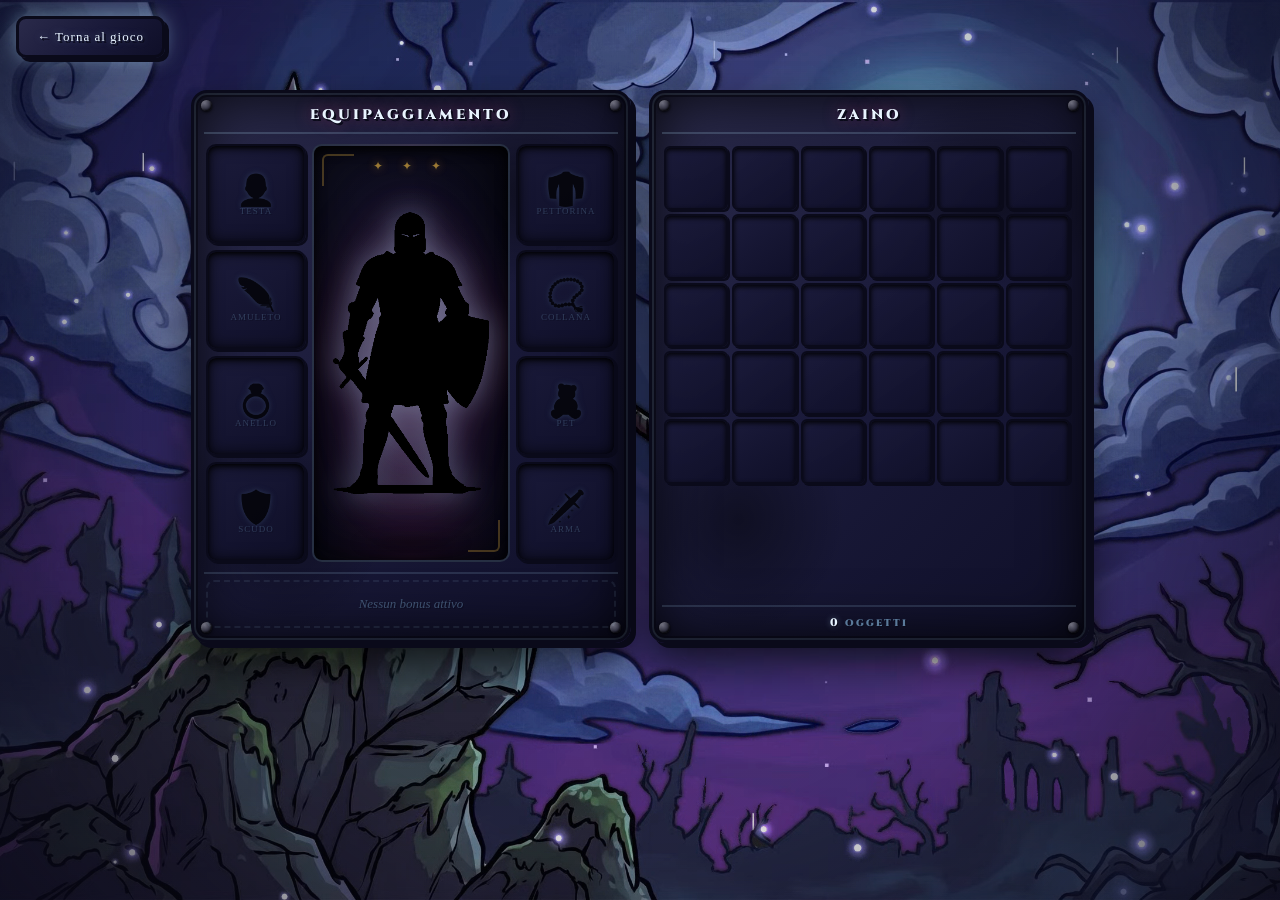
==== commit 31b3169c: "Fix: counter equip ora resetta correttamente, mappa 1080p piu' grande" ====
--- a/equip.html
+++ b/equip.html
@@ -1113,5 +1113,11 @@
 })();
 // SCROLL_HINT_FIX_END
 </script>
+<script>
+/* FIX_COUNTER_AND_MAP: azzera counter quando si apre l'equip */
+(function(){
+    try { localStorage.setItem('db_unseen_items', '0'); } catch(e) {}
+})();
+</script>
 </body>
 </html>
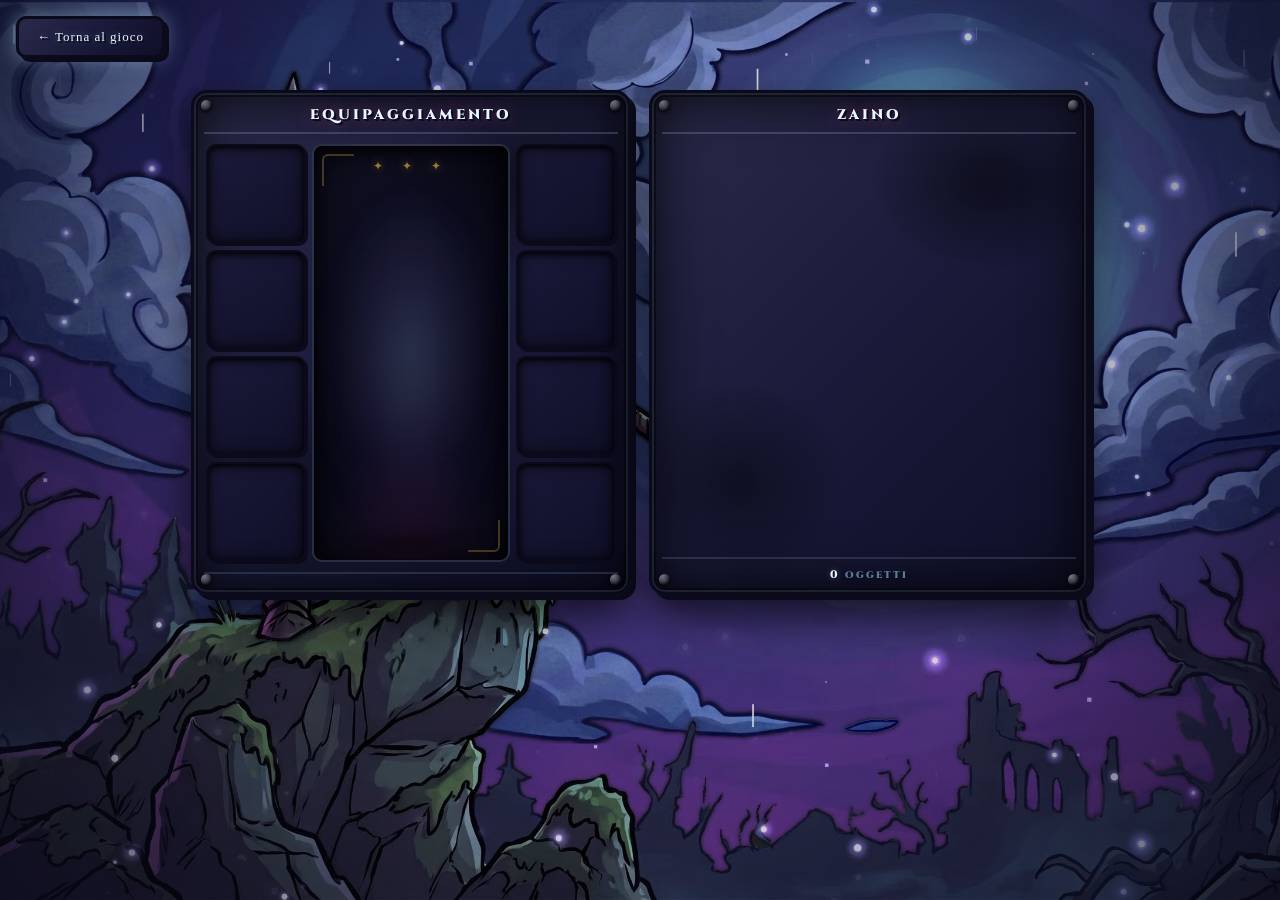
==== commit 929f5d14: "Fase 5.2: totReroll su equip epici/leggendari + display bonus" ====
--- a/equip.html
+++ b/equip.html
@@ -820,6 +820,7 @@
         manaMax:     { icon: '💎', label: (v) => `Mana massimo aumentato di <b>+${v}</b>` },
         regen:       { icon: '💚', label: (v) => `Rigenerazione di <b>+${v} HP</b> a ogni turno` },
         extraDraw:   { icon: '🎴', label: (v) => `Pesca <b>+${v} carta${v > 1 ? 'e' : ''}</b> extra a inizio turno` }
+        totReroll:   { icon: '🎲', label: (v) => `<b>+${v} reroll</b> disponibili all'antiquario` }
     };
 
     // Usa LootSystem come sorgente dati
@@ -986,7 +987,7 @@
     }
 
     function computeEquippedStats() {
-        const totals = { hpMax:0, dmgBonus:0, shieldStart:0, manaMax:0, regen:0, extraDraw:0 };
+        const totals = { hpMax:0, dmgBonus:0, shieldStart:0, manaMax:0, regen:0, extraDraw:0, totReroll:0 };
         SLOTS.forEach(slot => {
             const it = equipped[slot.id];
             if (!it || !it.stats) return;
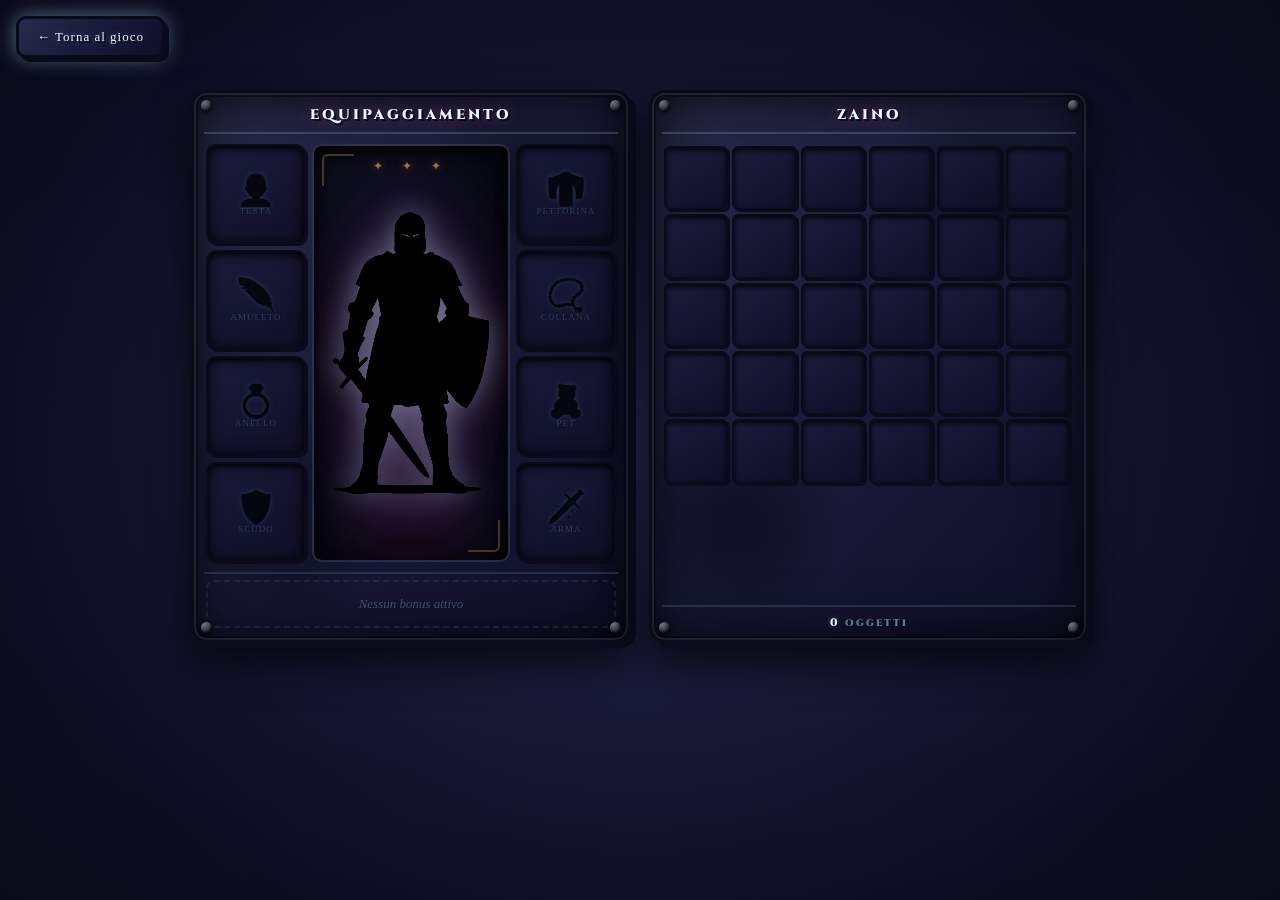
==== commit fb65ab20: "Fase 5.4a: shop come pagina separata (bg-antiquario) + fix equip (bg-zaino + STAT_LABELS)" ====
--- a/equip.html
+++ b/equip.html
@@ -726,7 +726,7 @@
 <body>
 
 <video class="bg-loop" autoplay muted loop playsinline preload="auto">
-    <source src="bg-goblin.webm" type="video/webm">
+    <source src="bg-zaino.webm" type="video/webm">
 </video>
 
 <div class="top-bar">
@@ -819,7 +819,7 @@
         shieldStart: { icon: '🛡️', label: (v) => `Scudo iniziale aumentato di <b>+${v}</b>` },
         manaMax:     { icon: '💎', label: (v) => `Mana massimo aumentato di <b>+${v}</b>` },
         regen:       { icon: '💚', label: (v) => `Rigenerazione di <b>+${v} HP</b> a ogni turno` },
-        extraDraw:   { icon: '🎴', label: (v) => `Pesca <b>+${v} carta${v > 1 ? 'e' : ''}</b> extra a inizio turno` }
+        extraDraw:   { icon: '🎴', label: (v) => `Pesca <b>+${v} carta${v > 1 ? 'e' : ''}</b> extra a inizio turno` },
         totReroll:   { icon: '🎲', label: (v) => `<b>+${v} reroll</b> disponibili all'antiquario` }
     };
 
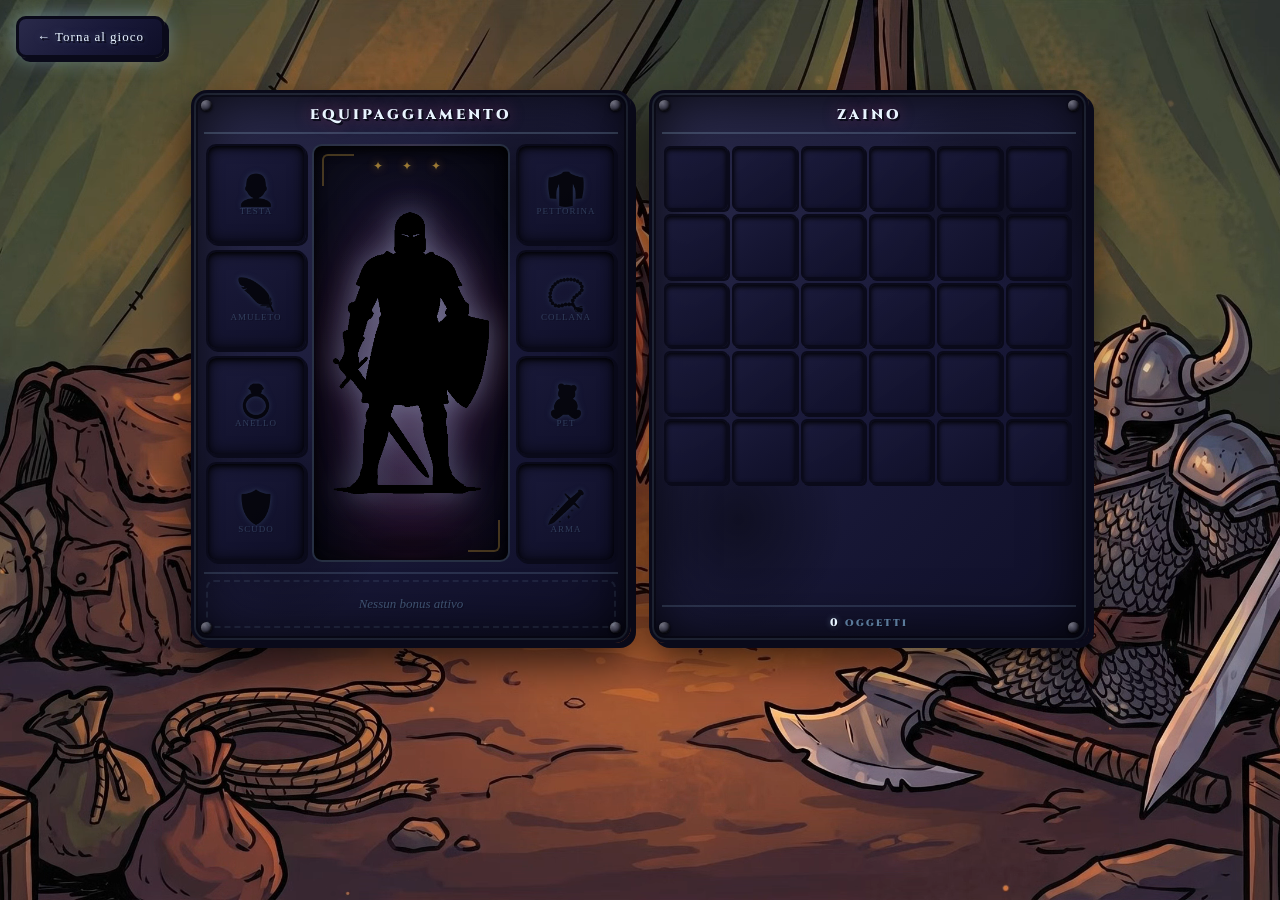
==== commit 182544f4: "Shop finito" ====
--- a/equip.html
+++ b/equip.html
@@ -721,9 +721,29 @@
             50%      { transform: translateX(-50%) translateY(5px); }
         }
         /* ==+ B2_EQUIP_FIX2_END +== */
+        /* FIX_VELO_RIMOSSO — rimuove il velo scuro sopra il video */
+        body::before { display: none !important; }
+        body::after  { display: none !important; }
+</style>
+<style id="page-transition-style">
+#page-transition {
+    position: fixed;
+    inset: 0;
+    background: #0a0a1a;
+    z-index: 99999;
+    opacity: 0;
+    pointer-events: none;
+    transition: opacity 0.45s cubic-bezier(0.4, 0, 0.2, 1);
+    will-change: opacity;
+}
+#page-transition.boot {
+    opacity: 1;
+    pointer-events: auto;
+}
 </style>
 </head>
 <body>
+<div id="page-transition" class="boot"></div>
 
 <video class="bg-loop" autoplay muted loop playsinline preload="auto">
     <source src="bg-zaino.webm" type="video/webm">
@@ -782,6 +802,7 @@
 
 <div class="toast" id="toast"></div>
 
+    <script src="js/page-transition.js"></script>
 <script src="js/loot.js"></script>
 <script>
 (function() {
@@ -1081,7 +1102,7 @@
     renderStatsSummary();
 
     document.getElementById('btn-back').addEventListener('click', () => {
-        window.location.href = 'index.html?autostart=1';
+        (window.navigateTo ? window.navigateTo('index.html?autostart=1') : (window.location.href = 'index.html?autostart=1'));
     });
 
     // Il bottino viene mostrato e raccolto direttamente nella schermata di vittoria.
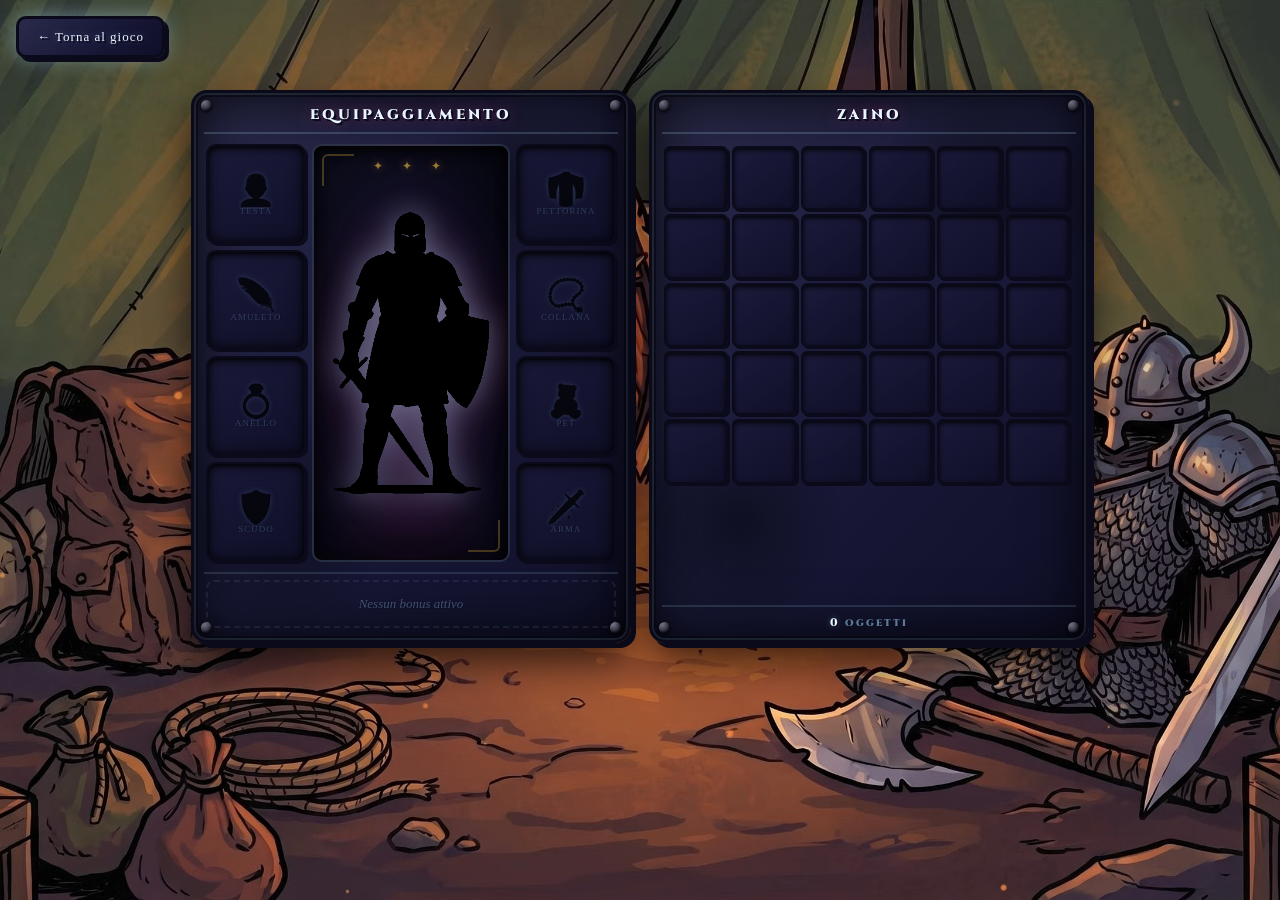
==== commit 851a714c: "Refactor: media in assets/, CLAUDE.md, .gitignore - Media spostati in assets/ (8 file: 6 webm + bg-m" ====
--- a/equip.html
+++ b/equip.html
@@ -4,6 +4,7 @@
 <meta charset="UTF-8">
 <meta name="viewport" content="width=device-width, initial-scale=1.0">
 <title>Equipaggiamento - Deckbuilder</title>
+    <link rel="icon" type="image/svg+xml" href="favicon.svg">
 <link rel="preconnect" href="https://fonts.googleapis.com">
 <link rel="preconnect" href="https://fonts.gstatic.com" crossorigin>
 <link href="https://fonts.googleapis.com/css2?family=IM+Fell+English+SC&family=IM+Fell+English:ital@0;1&family=Kalam:wght@400;700&family=Cinzel:wght@600;900&display=swap" rel="stylesheet">
@@ -746,7 +747,7 @@
 <div id="page-transition" class="boot"></div>
 
 <video class="bg-loop" autoplay muted loop playsinline preload="auto">
-    <source src="bg-zaino.webm" type="video/webm">
+    <source src="assets/bg-zaino.webm" type="video/webm">
 </video>
 
 <div class="top-bar">
